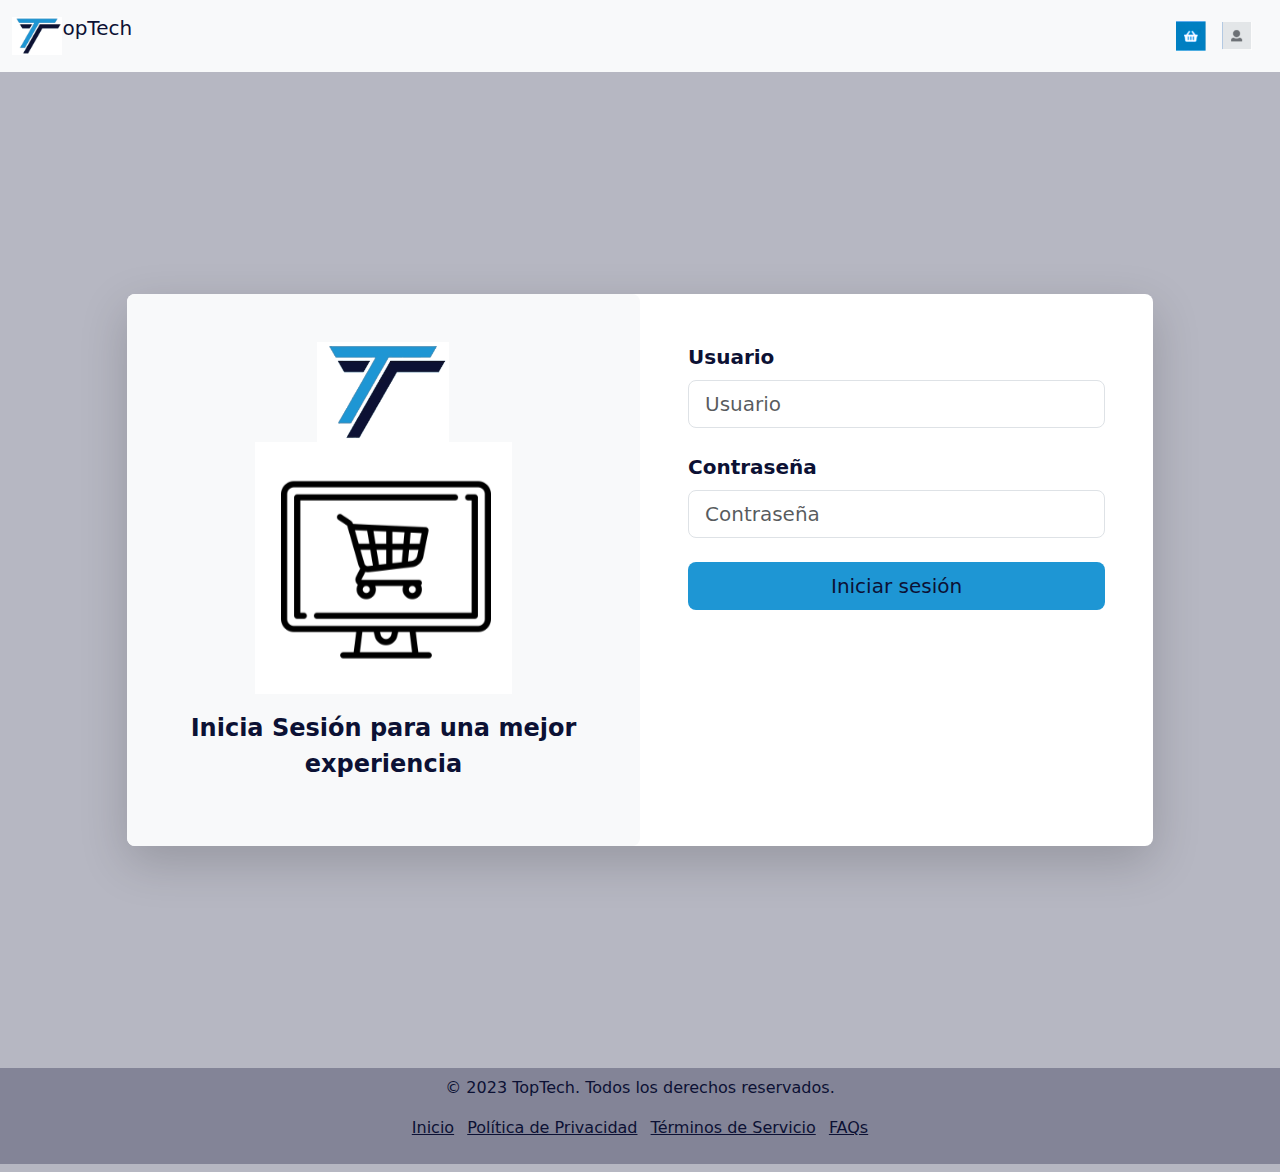
==== movil/faqs.html @ 3b9272fc "a" ====
<!DOCTYPE html>
<html lang="es">

<head>
    <meta charset="UTF-8">
    <meta name="viewport" content="width=device-width, initial-scale=1.0">
    <title>Inicio de sesión - TopTech</title>
    <link rel="stylesheet" href="../tools/css/bootstrap.min.css">
    <link rel="stylesheet" href="estilos.css">
</head>

<body id="login">

    <nav class="navbar navbar-expand-lg navbar-light bg-light mb-5">
        <div class="container-fluid d-flex align-items-center">
            <a class="navbar-brand d-flex align-items-center" href="main.html">
                <img src="../img/logo.png" alt="logo" class="w-25">
                <p>opTech</p>
            </a>
            <div class="d-flex align-items-center">
                <!-- Icono de carrito -->
                <a href="#" class="me-3">
                    <img src="../img/cesta.png" alt="Carrito" style="width: 30px; height: auto;">
                </a>
                <!-- Icono de usuario -->
                <a href="./login.html" class="me-3">
                    <img src="../img/perfil.png" alt="Usuario" style="width: 30px; height: auto;">
                </a>
            </div>
        </div>
    </nav>

    <div class="container d-flex justify-content-center align-items-center vh-100">
        <div id="centro" class="login-container row g-0 shadow-lg rounded-3">

            <div
                class="col-md-6 d-none d-md-flex flex-column align-items-center justify-content-center text-center bg-light p-5 rounded-3">
                <div class="login-logo">
                    <img src="../img/logo.png" alt="Logo de TopTech" class="img-fluid">
                </div>
                <img src="../img/teleCarrito.png" alt="Carrito en pantalla" class="img-fluid mb-3">
                <p class="fs-4"><strong>Inicia Sesión para una mejor experiencia</strong></p>
            </div>


            <div class="col-12 col-md-6 p-5">
                <div class="text-center d-md-none mb-4">
                    <img src="../img/teleCarrito.png" alt="Logo de TopTech" class="img-fluid mb-3">
                    <p class="fs-5" id="texto"><strong>Inicia Sesión para una mejor experiencia</strong></p>
                </div>
                <form>
                    <div class="mb-4">
                        <label for="usuario" id="usuario" class="form-label fs-5"><strong>Usuario</strong></label>
                        <input type="text" id="usuario" class="form-control form-control-lg" placeholder="Usuario"
                            required>
                    </div>
                    <div class="mb-4">
                        <label for="contrasena" id="contraseña"
                            class="form-label fs-5"><strong>Contraseña</strong></label>
                        <input type="password" id="contrasena" class="form-control form-control-lg"
                            placeholder="Contraseña" required>
                    </div>
                    <button type="submit" id="boton" class="btn btn-lg w-100">Iniciar sesión</button>
                </form>
            </div>
        </div>
    </div>

    <footer class="py-2 my-2 bottom mt-5 <footer class=" py-2 my-2 bottom mt-5">
        <div class="container text-center">
            <p>&copy; 2023 TopTech. Todos los derechos reservados.</p>
            <ul class="list-inline">
                <li class="list-inline-item"><a href="main.html">Inicio</a></li>
                <li class="list-inline-item"><a href="#">Política de Privacidad</a></li>
                <li class="list-inline-item"><a href="#">Términos de Servicio</a></li>
                <li class="list-inline-item"><a href="#">FAQs</a></li>
            </ul>
        </div>
    </footer>

    <script src="../tools/js/bootstrap.bundle.min.js"></script>
</body>

</html>
---- movil/estilos.css ----
button{
    background-color: #1e96d4 !important;
    color: #0c1134 !important;
}

*{
    color:#0c1134 !important;
}

#login, footer{
    background-color: rgba(12, 17, 52, 0.3);
}
#centro{
    background-color: white;
}

.carousel-control-prev,
.carousel-control-next {
    background-color: transparent !important;
}
.carousel-control-next-icon{
    background-image: url("data:image/svg+xml,%3csvg xmlns='http://www.w3.org/2000/svg' viewBox='0 0 16 16' fill='black'%3e%3cpath d='M4.646 1.646a.5.5 0 0 1 .708 0l6 6a.5.5 0 0 1 0 .708l-6 6a.5.5 0 0 1-.708-.708L10.293 8 4.646 2.354a.5.5 0 0 1 0-.708z'/%3e%3c/svg%3e");
}
.carousel-control-prev-icon {
    background-image: url("data:image/svg+xml,<svg xmlns='http://www.w3.org/2000/svg' viewBox='0 0 16 16' fill='black'><path d='M11.354 1.646a.5.5 0 0 1 0 .708L5.707 8l5.647 5.646a.5.5 0 0 1-.708.708l-6-6a.5.5 0 0 1 0-.708l6-6a.5.5 0 0 1 .708 0z'/></svg>");
}
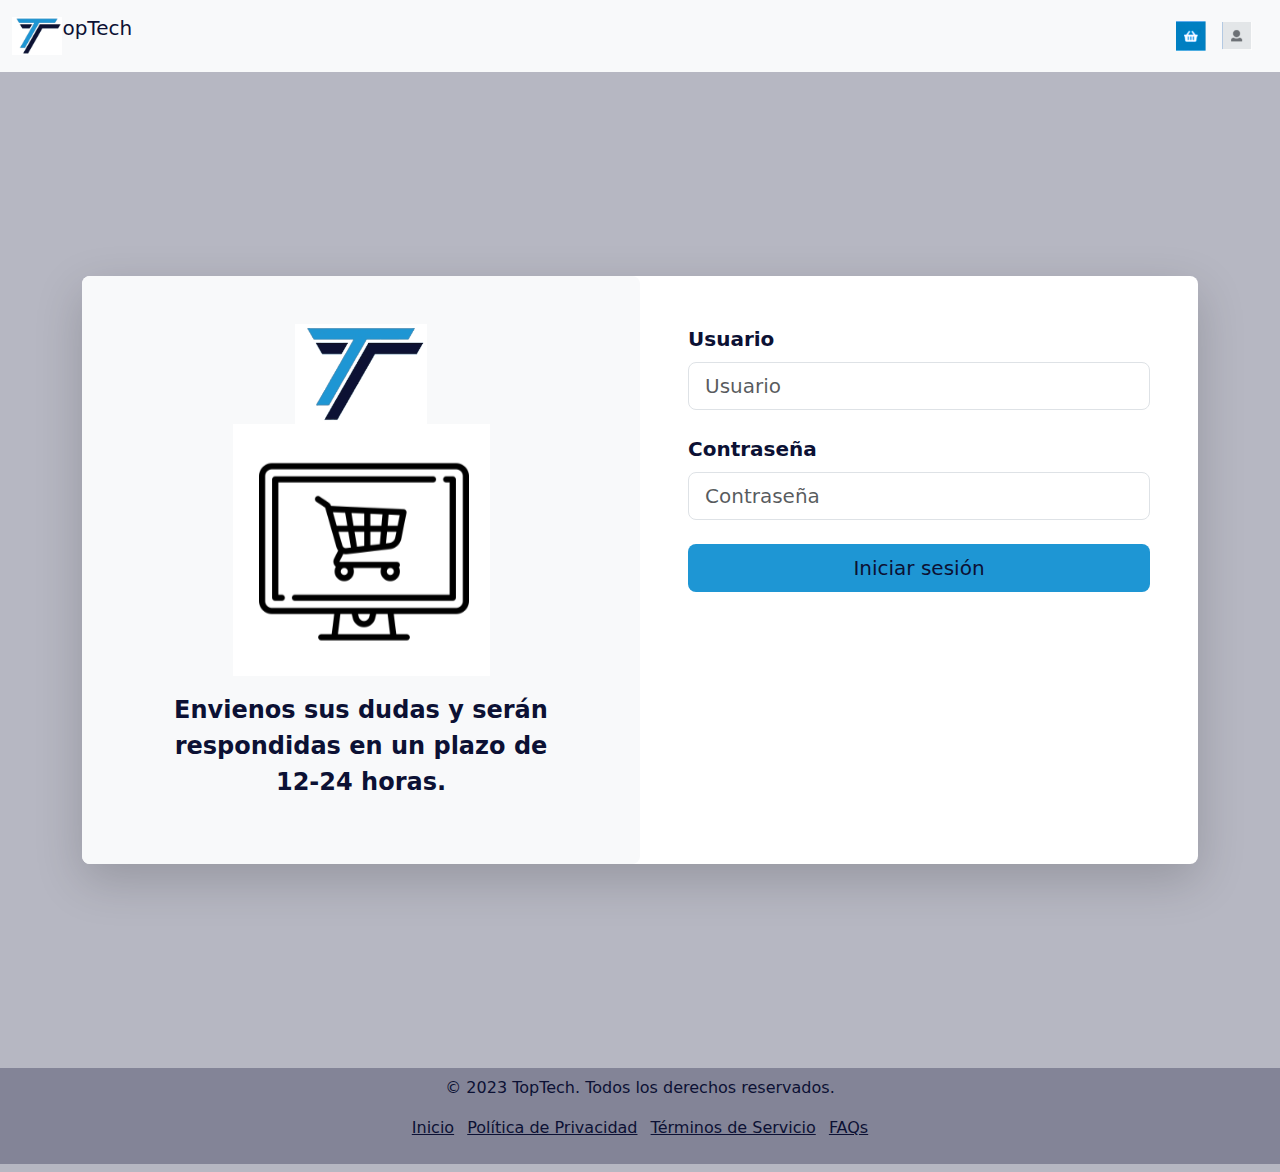
==== commit 3c8f3f5c: "Merge branch 'developer' of https://github.com/avaquerolarioja2004/DIW_Boostrap into developer" ====
--- a/movil/faqs.html
+++ b/movil/faqs.html
@@ -39,14 +39,14 @@
                     <img src="../img/logo.png" alt="Logo de TopTech" class="img-fluid">
                 </div>
                 <img src="../img/teleCarrito.png" alt="Carrito en pantalla" class="img-fluid mb-3">
-                <p class="fs-4"><strong>Inicia Sesión para una mejor experiencia</strong></p>
+                <p class="fs-4" id="texto"><strong>Envienos sus dudas y serán respondidas en un plazo de <br>12-24 horas.</strong></p>
             </div>
 
 
             <div class="col-12 col-md-6 p-5">
                 <div class="text-center d-md-none mb-4">
                     <img src="../img/teleCarrito.png" alt="Logo de TopTech" class="img-fluid mb-3">
-                    <p class="fs-5" id="texto"><strong>Inicia Sesión para una mejor experiencia</strong></p>
+                    <p class="fs-5" id="texto"><strong>Envienos sus dudas y serán respondidas en un plazo de <br>12-24 horas.</strong></p>
                 </div>
                 <form>
                     <div class="mb-4">
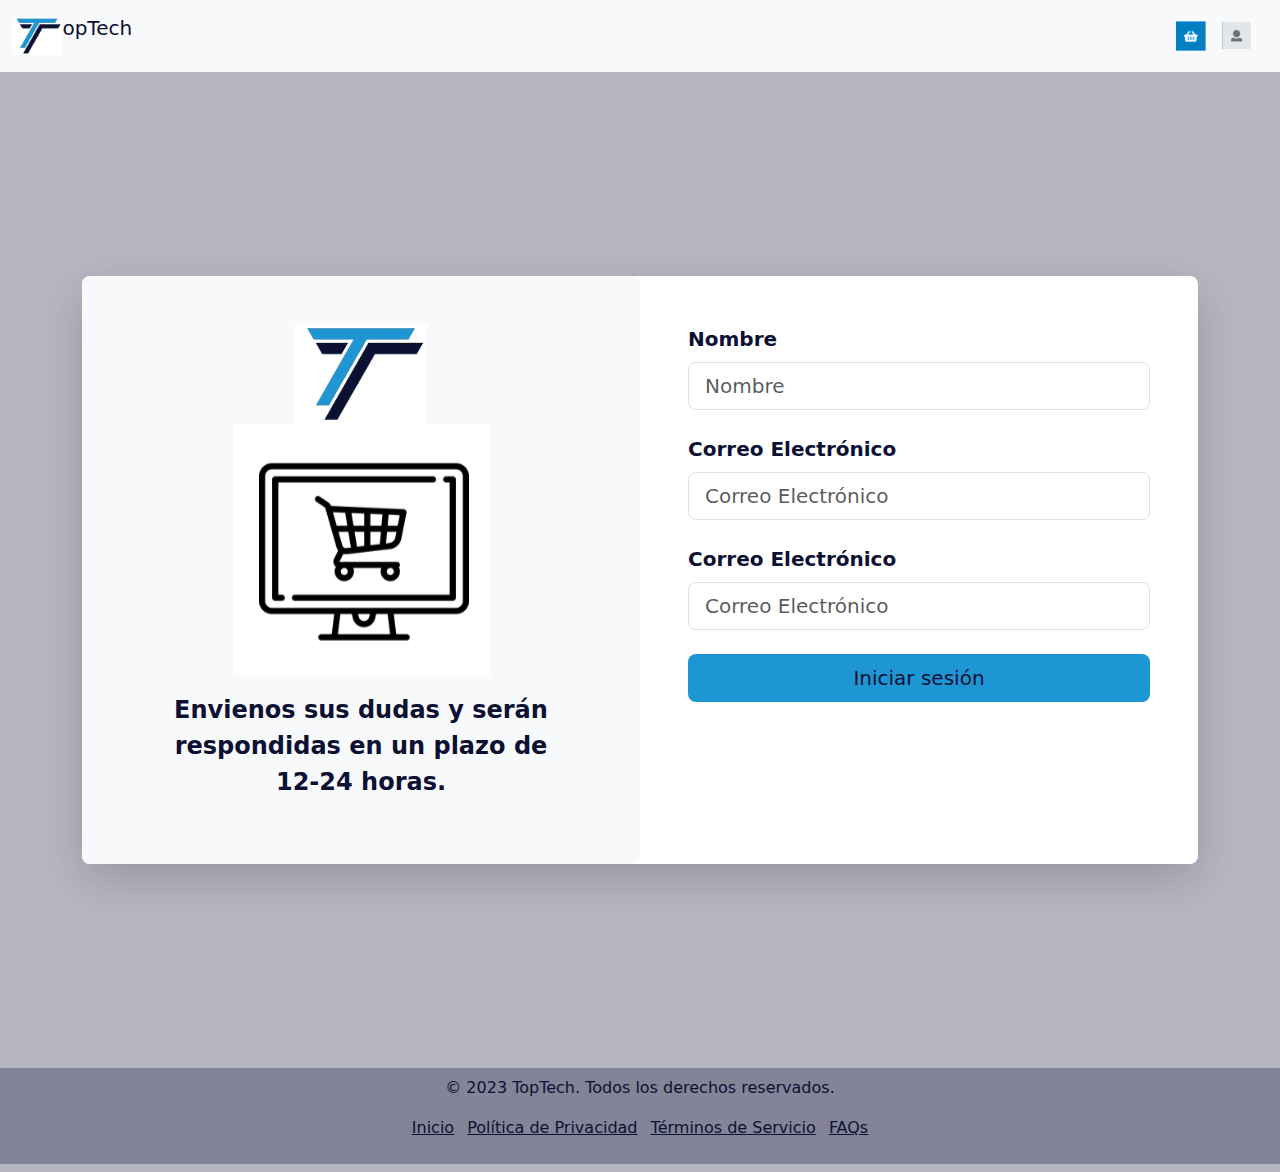
==== commit 74773ebc: "faqs" ====
--- a/movil/faqs.html
+++ b/movil/faqs.html
@@ -39,26 +39,34 @@
                     <img src="../img/logo.png" alt="Logo de TopTech" class="img-fluid">
                 </div>
                 <img src="../img/teleCarrito.png" alt="Carrito en pantalla" class="img-fluid mb-3">
-                <p class="fs-4" id="texto"><strong>Envienos sus dudas y serán respondidas en un plazo de <br>12-24 horas.</strong></p>
+                <p class="fs-4" id="texto"><strong>Envienos sus dudas y serán respondidas en un plazo de <br>12-24
+                        horas.</strong></p>
             </div>
 
 
             <div class="col-12 col-md-6 p-5">
                 <div class="text-center d-md-none mb-4">
                     <img src="../img/teleCarrito.png" alt="Logo de TopTech" class="img-fluid mb-3">
-                    <p class="fs-5" id="texto"><strong>Envienos sus dudas y serán respondidas en un plazo de <br>12-24 horas.</strong></p>
+                    <p class="fs-5" id="texto"><strong>Envienos sus dudas y serán respondidas en un plazo de <br>12-24
+                            horas.</strong></p>
                 </div>
                 <form>
                     <div class="mb-4">
-                        <label for="usuario" id="usuario" class="form-label fs-5"><strong>Usuario</strong></label>
-                        <input type="text" id="usuario" class="form-control form-control-lg" placeholder="Usuario"
+                        <label for="nombre" id="nombre" class="form-label fs-5"><strong>Nombre</strong></label>
+                        <input type="text" id="nombre" class="form-control form-control-lg" placeholder="Nombre"
                             required>
                     </div>
                     <div class="mb-4">
-                        <label for="contrasena" id="contraseña"
-                            class="form-label fs-5"><strong>Contraseña</strong></label>
-                        <input type="password" id="contrasena" class="form-control form-control-lg"
-                            placeholder="Contraseña" required>
+                        <label for="email" id="email" class="form-label fs-5"><strong>Correo
+                                Electrónico</strong></label>
+                        <input type="email" id="email" class="form-control form-control-lg"
+                            placeholder="Correo Electrónico" required>
+                    </div>
+                    <div class="mb-4">
+                        <label for="duda" id="duda" class="form-label fs-5"><strong>Correo
+                                Electrónico</strong></label>
+                        <input type="email" id="email" class="form-control form-control-lg"
+                            placeholder="Correo Electrónico" required>
                     </div>
                     <button type="submit" id="boton" class="btn btn-lg w-100">Iniciar sesión</button>
                 </form>
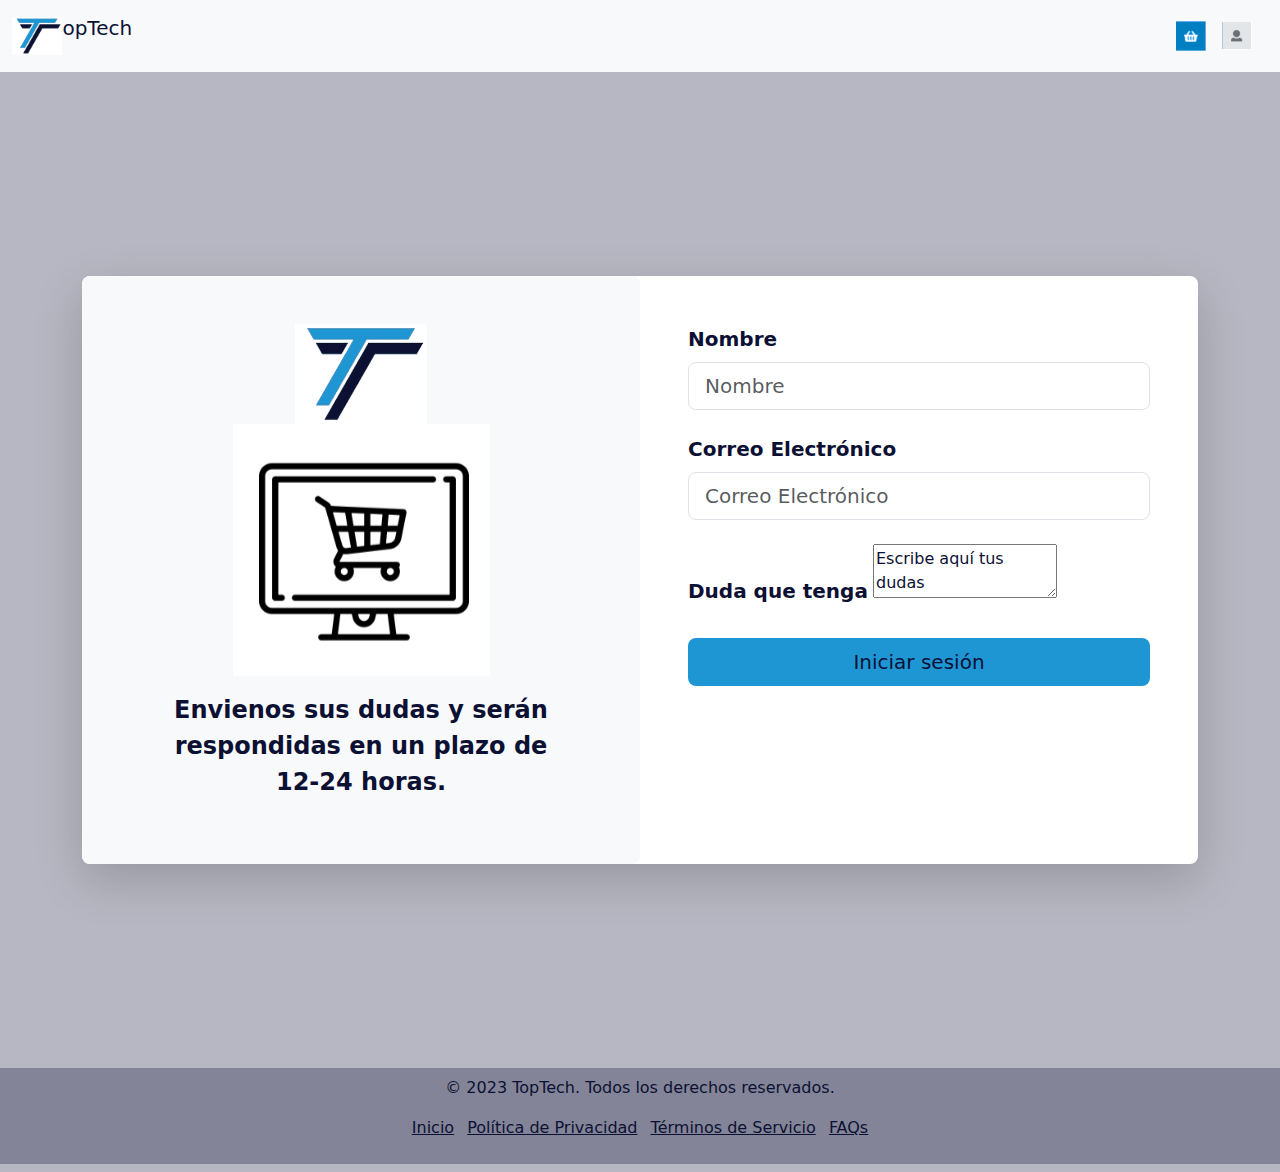
==== commit 8422f922: "index" ====
--- a/movil/faqs.html
+++ b/movil/faqs.html
@@ -53,8 +53,7 @@
                 <form>
                     <div class="mb-4">
                         <label for="nombre" id="nombre" class="form-label fs-5"><strong>Nombre</strong></label>
-                        <input type="text" id="nombre" class="form-control form-control-lg" placeholder="Nombre"
-                            required>
+                        <input type="text" id="nombre" class="form-control form-control-lg" placeholder="Nombre">
                     </div>
                     <div class="mb-4">
                         <label for="email" id="email" class="form-label fs-5"><strong>Correo
@@ -63,10 +62,8 @@
                             placeholder="Correo Electrónico" required>
                     </div>
                     <div class="mb-4">
-                        <label for="duda" id="duda" class="form-label fs-5"><strong>Correo
-                                Electrónico</strong></label>
-                        <input type="email" id="email" class="form-control form-control-lg"
-                            placeholder="Correo Electrónico" required>
+                        <label for="duda" id="duda" class="form-label fs-5"><strong>Duda que tenga</strong></label>
+                        <textarea name="duda" id="duda">Escribe aquí tus dudas</textarea>
                     </div>
                     <button type="submit" id="boton" class="btn btn-lg w-100">Iniciar sesión</button>
                 </form>
@@ -78,7 +75,7 @@
         <div class="container text-center">
             <p>&copy; 2023 TopTech. Todos los derechos reservados.</p>
             <ul class="list-inline">
-                <li class="list-inline-item"><a href="main.html">Inicio</a></li>
+                <li class="list-inline-item"><a href="index.html">Inicio</a></li>
                 <li class="list-inline-item"><a href="#">Política de Privacidad</a></li>
                 <li class="list-inline-item"><a href="#">Términos de Servicio</a></li>
                 <li class="list-inline-item"><a href="#">FAQs</a></li>
--- a/movil/estilos.css
+++ b/movil/estilos.css
@@ -1,5 +1,3 @@
-
-
 button{
     background-color: #1e96d4 !important;
     color: #0c1134 !important;
@@ -26,4 +24,10 @@
 .carousel-control-prev-icon {
     background-image: url("data:image/svg+xml,<svg xmlns='http://www.w3.org/2000/svg' viewBox='0 0 16 16' fill='black'><path d='M11.354 1.646a.5.5 0 0 1 0 .708L5.707 8l5.647 5.646a.5.5 0 0 1-.708.708l-6-6a.5.5 0 0 1 0-.708l6-6a.5.5 0 0 1 .708 0z'/></svg>");
 }
-
+.img-fluid {
+    max-width: 100%;
+    height: auto;
+}
+#login,#register {
+    min-height: 100vh;
+}
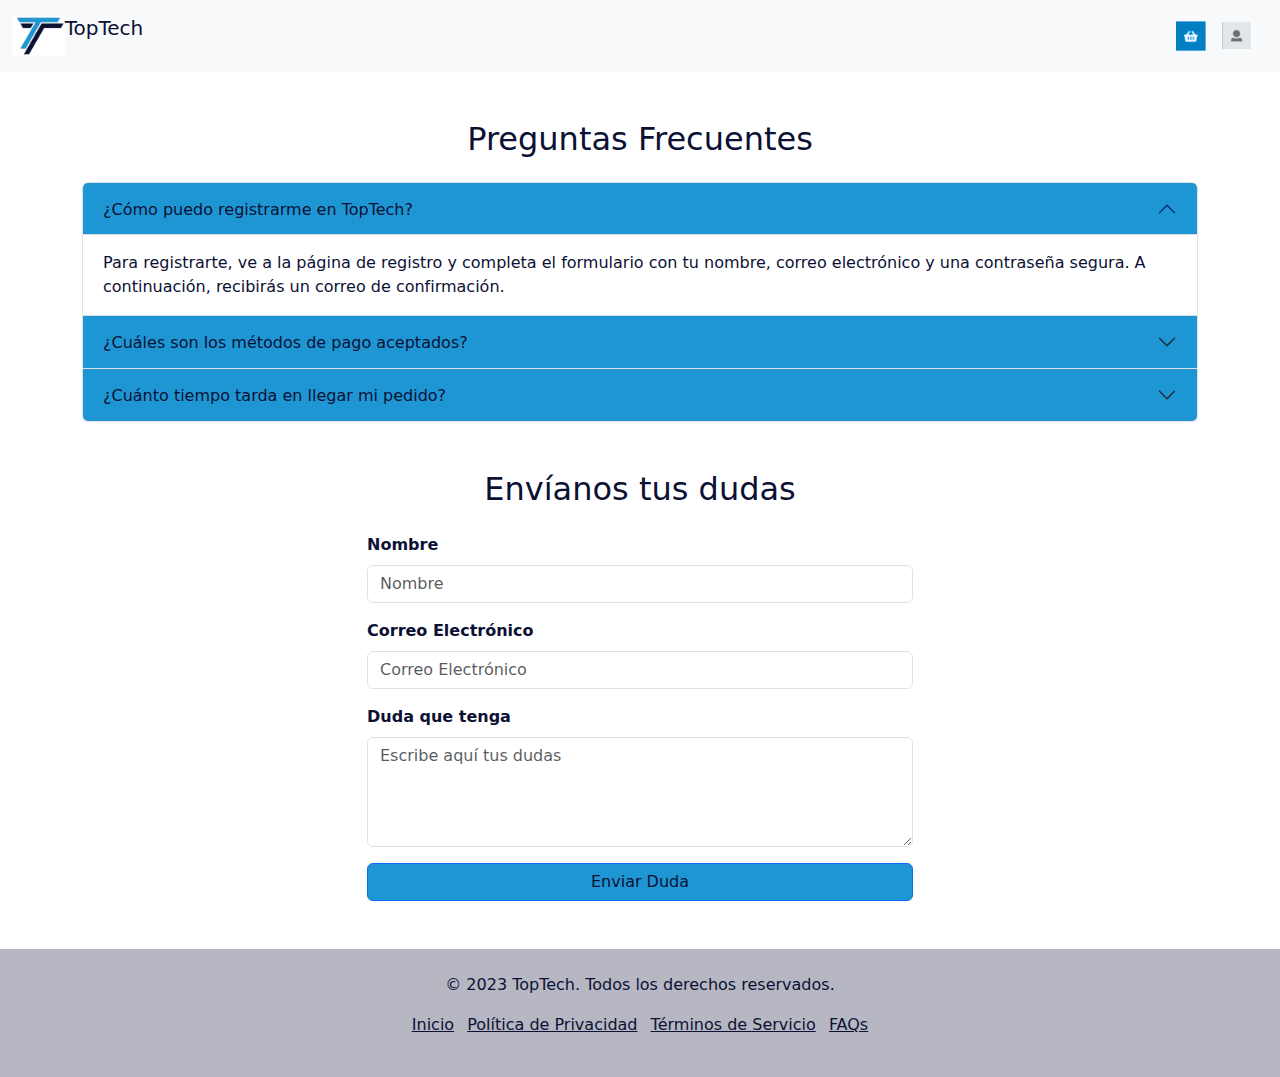
==== commit 5be03adb: "faqs acabados" ====
--- a/movil/faqs.html
+++ b/movil/faqs.html
@@ -4,18 +4,18 @@
 <head>
     <meta charset="UTF-8">
     <meta name="viewport" content="width=device-width, initial-scale=1.0">
-    <title>Inicio de sesión - TopTech</title>
+    <title>FAQs - TopTech</title>
     <link rel="stylesheet" href="../tools/css/bootstrap.min.css">
     <link rel="stylesheet" href="estilos.css">
 </head>
 
-<body id="login">
+<body>
 
     <nav class="navbar navbar-expand-lg navbar-light bg-light mb-5">
         <div class="container-fluid d-flex align-items-center">
-            <a class="navbar-brand d-flex align-items-center" href="main.html">
+            <a class="navbar-brand d-flex align-items-center" href="index.html">
                 <img src="../img/logo.png" alt="logo" class="w-25">
-                <p>opTech</p>
+                <p>TopTech</p>
             </a>
             <div class="d-flex align-items-center">
                 <!-- Icono de carrito -->
@@ -30,48 +30,74 @@
         </div>
     </nav>
 
-    <div class="container d-flex justify-content-center align-items-center vh-100">
-        <div id="centro" class="login-container row g-0 shadow-lg rounded-3">
+    <div class="container">
+        <!-- Sección de FAQs -->
+        <h2 class="text-center mb-4">Preguntas Frecuentes</h2>
+        <div class="accordion" id="faqAccordion">
+            <div class="accordion-item">
+                <h2 class="accordion-header" id="faq1-heading">
+                    <button class="accordion-button" type="button" data-bs-toggle="collapse" data-bs-target="#faq1" aria-expanded="true" aria-controls="faq1">
+                        ¿Cómo puedo registrarme en TopTech?
+                    </button>
+                </h2>
+                <div id="faq1" class="accordion-collapse collapse show" aria-labelledby="faq1-heading" data-bs-parent="#faqAccordion">
+                    <div class="accordion-body">
+                        Para registrarte, ve a la página de registro y completa el formulario con tu nombre, correo electrónico y una contraseña segura. A continuación, recibirás un correo de confirmación.
+                    </div>
+                </div>
+            </div>
+            <div class="accordion-item">
+                <h2 class="accordion-header" id="faq2-heading">
+                    <button class="accordion-button collapsed" type="button" data-bs-toggle="collapse" data-bs-target="#faq2" aria-expanded="false" aria-controls="faq2">
+                        ¿Cuáles son los métodos de pago aceptados?
+                    </button>
+                </h2>
+                <div id="faq2" class="accordion-collapse collapse" aria-labelledby="faq2-heading" data-bs-parent="#faqAccordion">
+                    <div class="accordion-body">
+                        Aceptamos pagos con tarjeta de crédito, débito y también puedes usar PayPal para una experiencia de compra segura.
+                    </div>
+                </div>
+            </div>
+            <div class="accordion-item">
+                <h2 class="accordion-header" id="faq3-heading">
+                    <button class="accordion-button collapsed" type="button" data-bs-toggle="collapse" data-bs-target="#faq3" aria-expanded="false" aria-controls="faq3">
+                        ¿Cuánto tiempo tarda en llegar mi pedido?
+                    </button>
+                </h2>
+                <div id="faq3" class="accordion-collapse collapse" aria-labelledby="faq3-heading" data-bs-parent="#faqAccordion">
+                    <div class="accordion-body">
+                        El tiempo de envío depende de la ubicación, pero generalmente toma entre 3 y 7 días hábiles.
+                    </div>
+                </div>
+            </div>
+        </div>
 
-            <div
-                class="col-md-6 d-none d-md-flex flex-column align-items-center justify-content-center text-center bg-light p-5 rounded-3">
-                <div class="login-logo">
-                    <img src="../img/logo.png" alt="Logo de TopTech" class="img-fluid">
+        <!-- Formulario de contacto -->
+        <div class="mt-5">
+            <h2 class="text-center mb-4">Envíanos tus dudas</h2>
+            <div class="row justify-content-center">
+                <div class="col-md-8 col-lg-6">
+                    <form>
+                        <div class="mb-3">
+                            <label for="nombre" class="form-label"><strong>Nombre</strong></label>
+                            <input type="text" id="nombre" class="form-control" placeholder="Nombre" required>
+                        </div>
+                        <div class="mb-3">
+                            <label for="email" class="form-label"><strong>Correo Electrónico</strong></label>
+                            <input type="email" id="email" class="form-control" placeholder="Correo Electrónico" required>
+                        </div>
+                        <div class="mb-3">
+                            <label for="duda" class="form-label"><strong>Duda que tenga</strong></label>
+                            <textarea id="duda" class="form-control" rows="4" placeholder="Escribe aquí tus dudas"></textarea>
+                        </div>
+                        <button type="submit" class="btn btn-primary w-100">Enviar Duda</button>
+                    </form>
                 </div>
-                <img src="../img/teleCarrito.png" alt="Carrito en pantalla" class="img-fluid mb-3">
-                <p class="fs-4" id="texto"><strong>Envienos sus dudas y serán respondidas en un plazo de <br>12-24
-                        horas.</strong></p>
-            </div>
-
-
-            <div class="col-12 col-md-6 p-5">
-                <div class="text-center d-md-none mb-4">
-                    <img src="../img/teleCarrito.png" alt="Logo de TopTech" class="img-fluid mb-3">
-                    <p class="fs-5" id="texto"><strong>Envienos sus dudas y serán respondidas en un plazo de <br>12-24
-                            horas.</strong></p>
-                </div>
-                <form>
-                    <div class="mb-4">
-                        <label for="nombre" id="nombre" class="form-label fs-5"><strong>Nombre</strong></label>
-                        <input type="text" id="nombre" class="form-control form-control-lg" placeholder="Nombre">
-                    </div>
-                    <div class="mb-4">
-                        <label for="email" id="email" class="form-label fs-5"><strong>Correo
-                                Electrónico</strong></label>
-                        <input type="email" id="email" class="form-control form-control-lg"
-                            placeholder="Correo Electrónico" required>
-                    </div>
-                    <div class="mb-4">
-                        <label for="duda" id="duda" class="form-label fs-5"><strong>Duda que tenga</strong></label>
-                        <textarea name="duda" id="duda">Escribe aquí tus dudas</textarea>
-                    </div>
-                    <button type="submit" id="boton" class="btn btn-lg w-100">Iniciar sesión</button>
-                </form>
             </div>
         </div>
     </div>
 
-    <footer class="py-2 my-2 bottom mt-5 <footer class=" py-2 my-2 bottom mt-5">
+    <footer class="py-4 mt-5">
         <div class="container text-center">
             <p>&copy; 2023 TopTech. Todos los derechos reservados.</p>
             <ul class="list-inline">
@@ -86,4 +112,4 @@
     <script src="../tools/js/bootstrap.bundle.min.js"></script>
 </body>
 
-</html>+</html>
--- a/movil/estilos.css
+++ b/movil/estilos.css
@@ -24,10 +24,8 @@
 .carousel-control-prev-icon {
     background-image: url("data:image/svg+xml,<svg xmlns='http://www.w3.org/2000/svg' viewBox='0 0 16 16' fill='black'><path d='M11.354 1.646a.5.5 0 0 1 0 .708L5.707 8l5.647 5.646a.5.5 0 0 1-.708.708l-6-6a.5.5 0 0 1 0-.708l6-6a.5.5 0 0 1 .708 0z'/></svg>");
 }
-.img-fluid {
-    max-width: 100%;
-    height: auto;
+.card-img-top {
+    width: 100%;
+    height: 400px;
+    object-fit: cover;
 }
-#login,#register {
-    min-height: 100vh;
-}
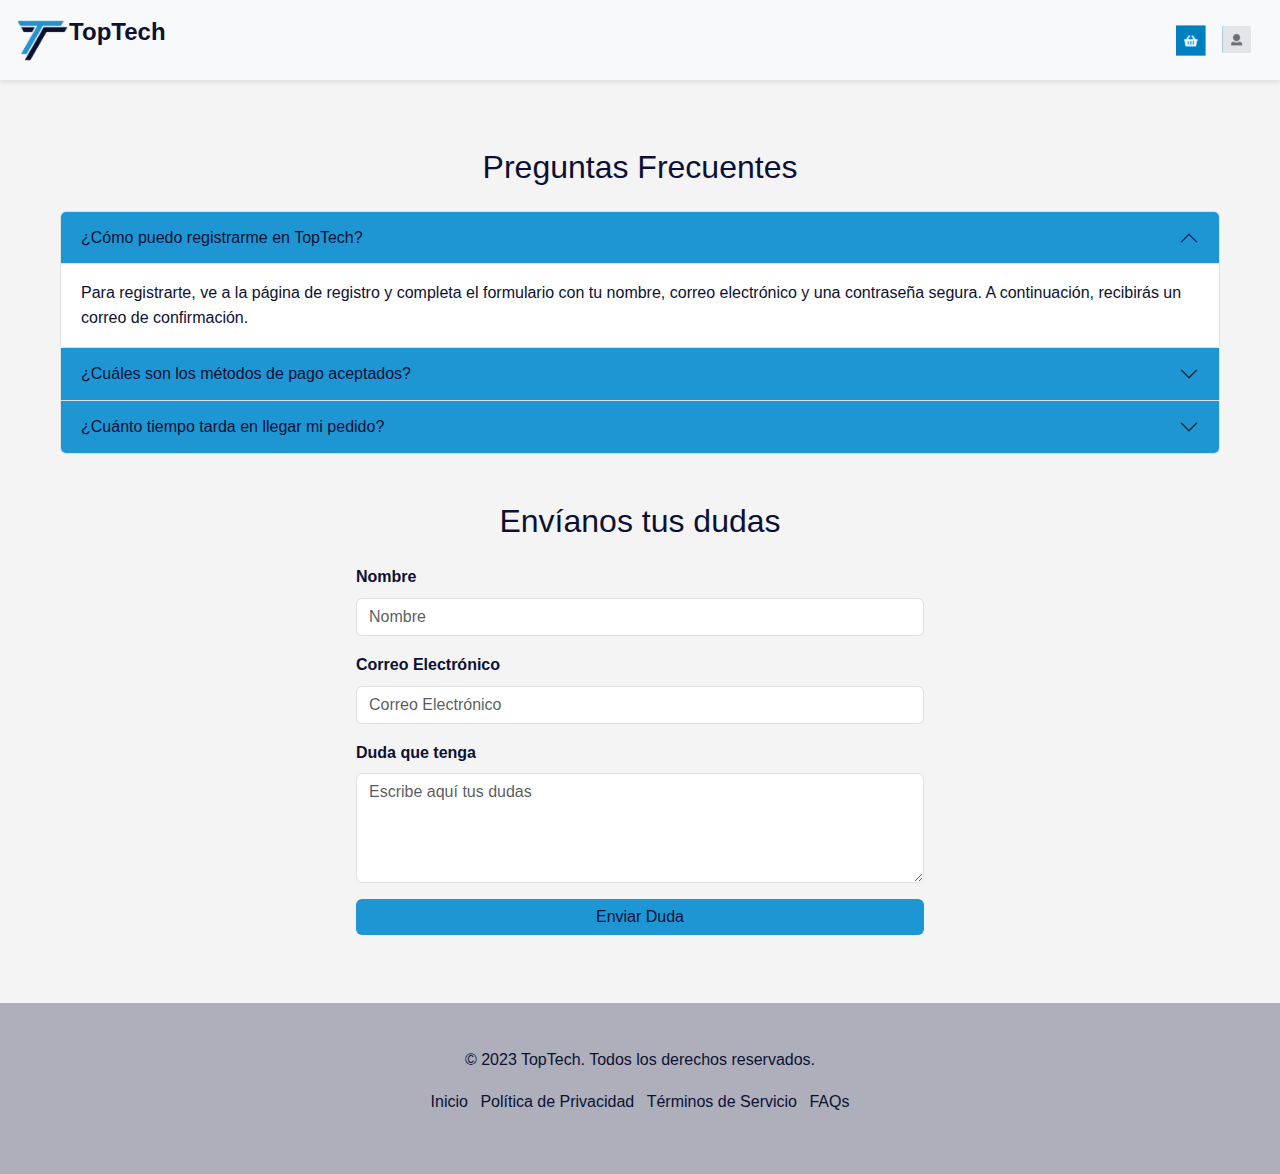
==== commit d629b0f8: "links del footer" ====
--- a/movil/faqs.html
+++ b/movil/faqs.html
@@ -102,8 +102,8 @@
             <p>&copy; 2023 TopTech. Todos los derechos reservados.</p>
             <ul class="list-inline">
                 <li class="list-inline-item"><a href="index.html">Inicio</a></li>
-                <li class="list-inline-item"><a href="#">Política de Privacidad</a></li>
-                <li class="list-inline-item"><a href="#">Términos de Servicio</a></li>
+                <li class="list-inline-item"><a href="politicaDePrivacidad.html">Política de Privacidad</a></li>
+                <li class="list-inline-item"><a href="terminos.html">Términos de Servicio</a></li>
                 <li class="list-inline-item"><a href="#">FAQs</a></li>
             </ul>
         </div>
--- a/movil/estilos.css
+++ b/movil/estilos.css
@@ -1,31 +1,128 @@
-button{
+* {
+    color: #0c1134 !important;
+}
+
+body {
+    background-color: #f4f4f4;
+    color: #333;
+    font-family: 'Arial', sans-serif;
+    line-height: 1.6;
+}
+
+.container {
+    max-width: 1200px;
+    margin: 0 auto;
+    padding: 20px;
+}
+
+header {
+    background-color: #007bff;
+    padding: 10px 0;
+}
+
+.navbar {
+    background-color: #f8f9fa;
+    box-shadow: 0 2px 5px rgba(0, 0, 0, 0.1);
+}
+
+.navbar-brand p {
+    color: white;
+    font-size: 1.5rem;
+    font-weight: bold;
+}
+
+.navbar .form-control {
+    border-radius: 20px;
+}
+
+.dropdown-menu {
+    border-radius: 10px;
+}
+
+button {
     background-color: #1e96d4 !important;
     color: #0c1134 !important;
 }
 
-*{
-    color:#0c1134 !important;
+.btn-primary {
+    background-color: #007bff;
+    border: none;
 }
 
-#login, footer{
+.btn-primary:hover {
+    background-color: #0056b3;
+}
+
+a {
+    color: #007bff;
+    text-decoration: none;
+}
+
+a:hover {
+    text-decoration: underline;
+}
+
+#login, footer {
     background-color: rgba(12, 17, 52, 0.3);
 }
-#centro{
+
+#centro {
     background-color: white;
+}
+
+.carousel-item {
+    height: 400px;
+    position: relative;
+}
+
+.carousel-item img {
+    height: 100%;
+    object-fit: cover;
+    width: 100%;
+}
+
+.carousel-caption {
+    background-color: rgba(0, 0, 0, 0.5);
+    border-radius: 5px;
+    color: white;
+    padding: 10px;
 }
 
 .carousel-control-prev,
 .carousel-control-next {
     background-color: transparent !important;
 }
-.carousel-control-next-icon{
+
+.carousel-control-next-icon {
     background-image: url("data:image/svg+xml,%3csvg xmlns='http://www.w3.org/2000/svg' viewBox='0 0 16 16' fill='black'%3e%3cpath d='M4.646 1.646a.5.5 0 0 1 .708 0l6 6a.5.5 0 0 1 0 .708l-6 6a.5.5 0 0 1-.708-.708L10.293 8 4.646 2.354a.5.5 0 0 1 0-.708z'/%3e%3c/svg%3e");
 }
+
 .carousel-control-prev-icon {
     background-image: url("data:image/svg+xml,<svg xmlns='http://www.w3.org/2000/svg' viewBox='0 0 16 16' fill='black'><path d='M11.354 1.646a.5.5 0 0 1 0 .708L5.707 8l5.647 5.646a.5.5 0 0 1-.708.708l-6-6a.5.5 0 0 1 0-.708l6-6a.5.5 0 0 1 .708 0z'/></svg>");
 }
-.card-img-top {
-    width: 100%;
+
+.mobile .card-img-top {
     height: 400px;
     object-fit: cover;
+    width: 100%;
 }
+.card {
+    display: flex;
+    flex-direction: column;
+    height: 100%;
+}
+
+.card-body {
+    display: flex;
+    flex-direction: column;
+    justify-content: flex-end; /* Alinea el contenido al fondo */
+}
+
+
+footer a {
+    color: #007bff;
+}
+
+footer a:hover {
+    text-decoration: underline;
+}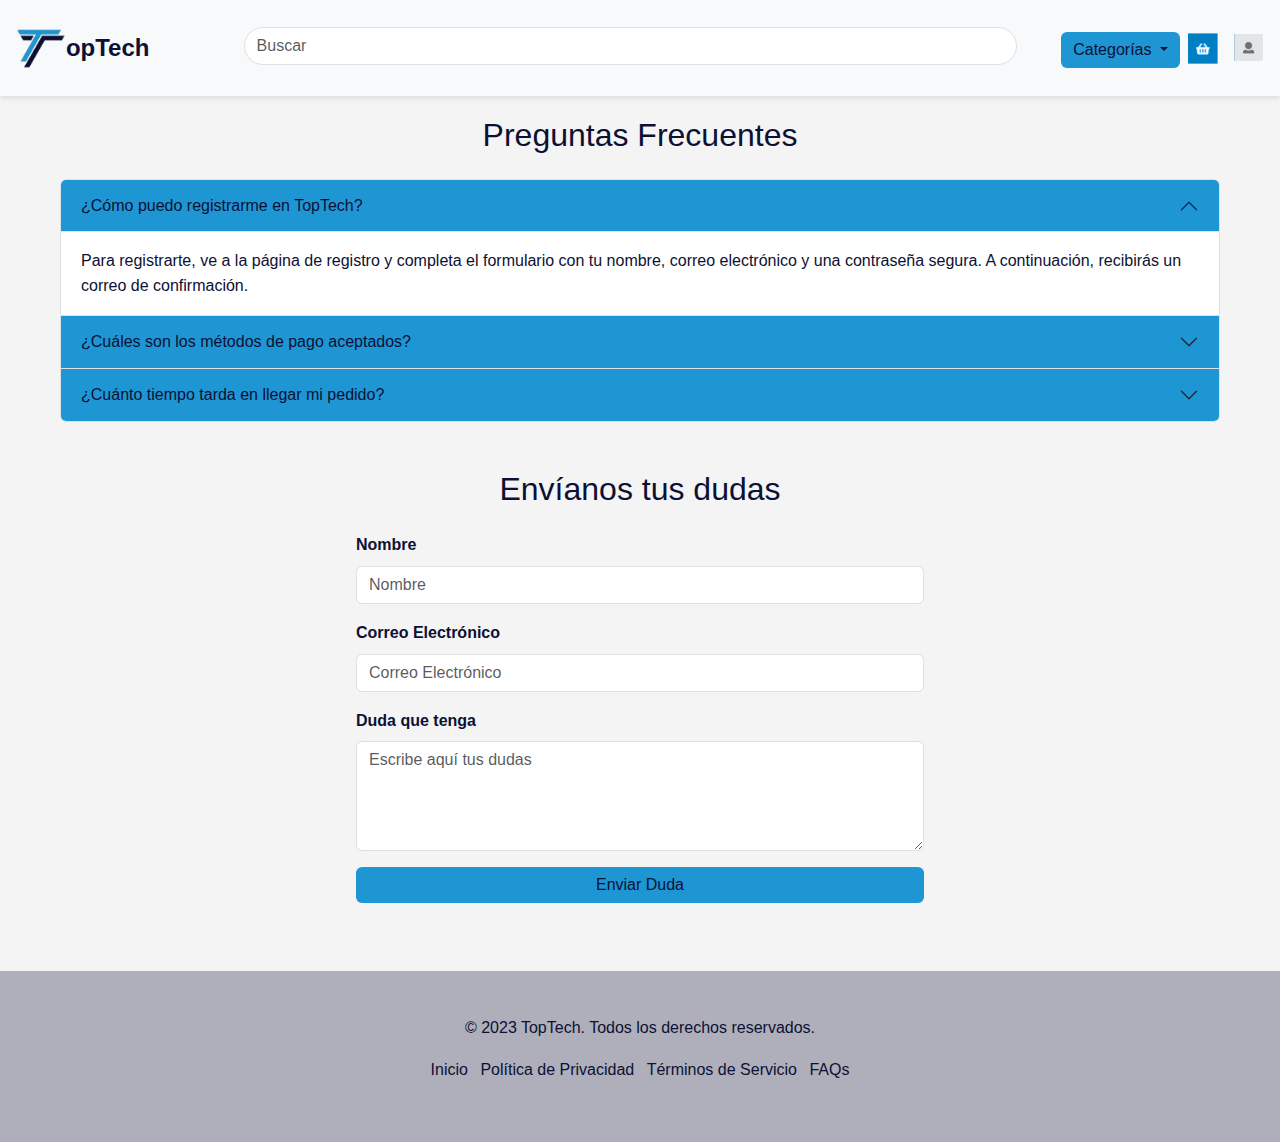
==== commit 4b226c85: "ultimos retoques" ====
--- a/movil/faqs.html
+++ b/movil/faqs.html
@@ -11,22 +11,35 @@
 
 <body>
 
-    <nav class="navbar navbar-expand-lg navbar-light bg-light mb-5">
-        <div class="container-fluid d-flex align-items-center">
+    <nav class="navbar navbar-expand-lg navbar-light bg-light">
+        <div class="container-fluid d-flex justify-content-center align-items-center">
             <a class="navbar-brand d-flex align-items-center" href="index.html">
                 <img src="../img/logo.png" alt="logo" class="w-25">
-                <p>TopTech</p>
+                <p class="mt-3">opTech</p>
             </a>
-            <div class="d-flex align-items-center">
-                <!-- Icono de carrito -->
-                <a href="#" class="me-3">
-                    <img src="../img/cesta.png" alt="Carrito" style="width: 30px; height: auto;">
-                </a>
-                <!-- Icono de usuario -->
-                <a href="./login.html" class="me-3">
-                    <img src="../img/perfil.png" alt="Usuario" style="width: 30px; height: auto;">
-                </a>
-            </div>
+            <form class="d-flex me-3 flex-grow-1 mb-1">
+                <input class="form-control me-2" type="search" placeholder="Buscar" aria-label="Buscar">
+            </form>
+        </div>
+        <div class="dropdown mx-2">
+            <button class="btn btn-primary dropdown-toggle mt-1" type="button" id="dropdownMenuButton"
+                data-bs-toggle="dropdown" aria-expanded="false">
+                Categorías
+            </button>
+            <ul class="dropdown-menu" aria-labelledby="dropdownMenuButton">
+                <li><a class="dropdown-item" href="moviles.html">Móviles</a></li>
+                <li><a class="dropdown-item" href="#">Portátiles</a></li>
+                <li><a class="dropdown-item" href="#">Tablets</a></li>
+                <li><a class="dropdown-item" href="#">Periféricos</a></li>
+            </ul>
+        </div>
+        <div class="d-flex align-items-center">
+            <a href="#" class="me-3">
+                <img src="../img/cesta.png" alt="Carrito" style="width: 30px; height: auto;">
+            </a>
+            <a href="./login.html" class="me-3">
+                <img src="../img/perfil.png" alt="Usuario" style="width: 30px; height: auto;">
+            </a>
         </div>
     </nav>
 
--- a/movil/estilos.css
+++ b/movil/estilos.css
@@ -16,7 +16,7 @@
 }
 
 header {
-    background-color: #007bff;
+    background-color: #1e96d4;
     padding: 10px 0;
 }
 
@@ -45,16 +45,16 @@
 }
 
 .btn-primary {
-    background-color: #007bff;
+    background-color: #1e96d4;
     border: none;
 }
 
 .btn-primary:hover {
-    background-color: #0056b3;
+    background-color: #1e96d4;
 }
 
 a {
-    color: #007bff;
+    color: #1e96d4;
     text-decoration: none;
 }
 
@@ -62,7 +62,7 @@
     text-decoration: underline;
 }
 
-#login, footer {
+#register,#login, footer {
     background-color: rgba(12, 17, 52, 0.3);
 }
 
@@ -101,26 +101,25 @@
     background-image: url("data:image/svg+xml,<svg xmlns='http://www.w3.org/2000/svg' viewBox='0 0 16 16' fill='black'><path d='M11.354 1.646a.5.5 0 0 1 0 .708L5.707 8l5.647 5.646a.5.5 0 0 1-.708.708l-6-6a.5.5 0 0 1 0-.708l6-6a.5.5 0 0 1 .708 0z'/></svg>");
 }
 
+
 .mobile .card-img-top {
-    height: 400px;
-    object-fit: cover;
+    object-fit: contain; 
     width: 100%;
 }
 .card {
     display: flex;
     flex-direction: column;
-    height: 100%;
+    height: 100%; /* Asegúrate de que el card ocupe toda la altura disponible */
 }
 
 .card-body {
-    display: flex;
-    flex-direction: column;
-    justify-content: flex-end; /* Alinea el contenido al fondo */
+    margin-top: auto; /* Esto empuja el card-body hacia abajo */
 }
 
 
+
 footer a {
-    color: #007bff;
+    color: #1e96d4;
 }
 
 footer a:hover {
